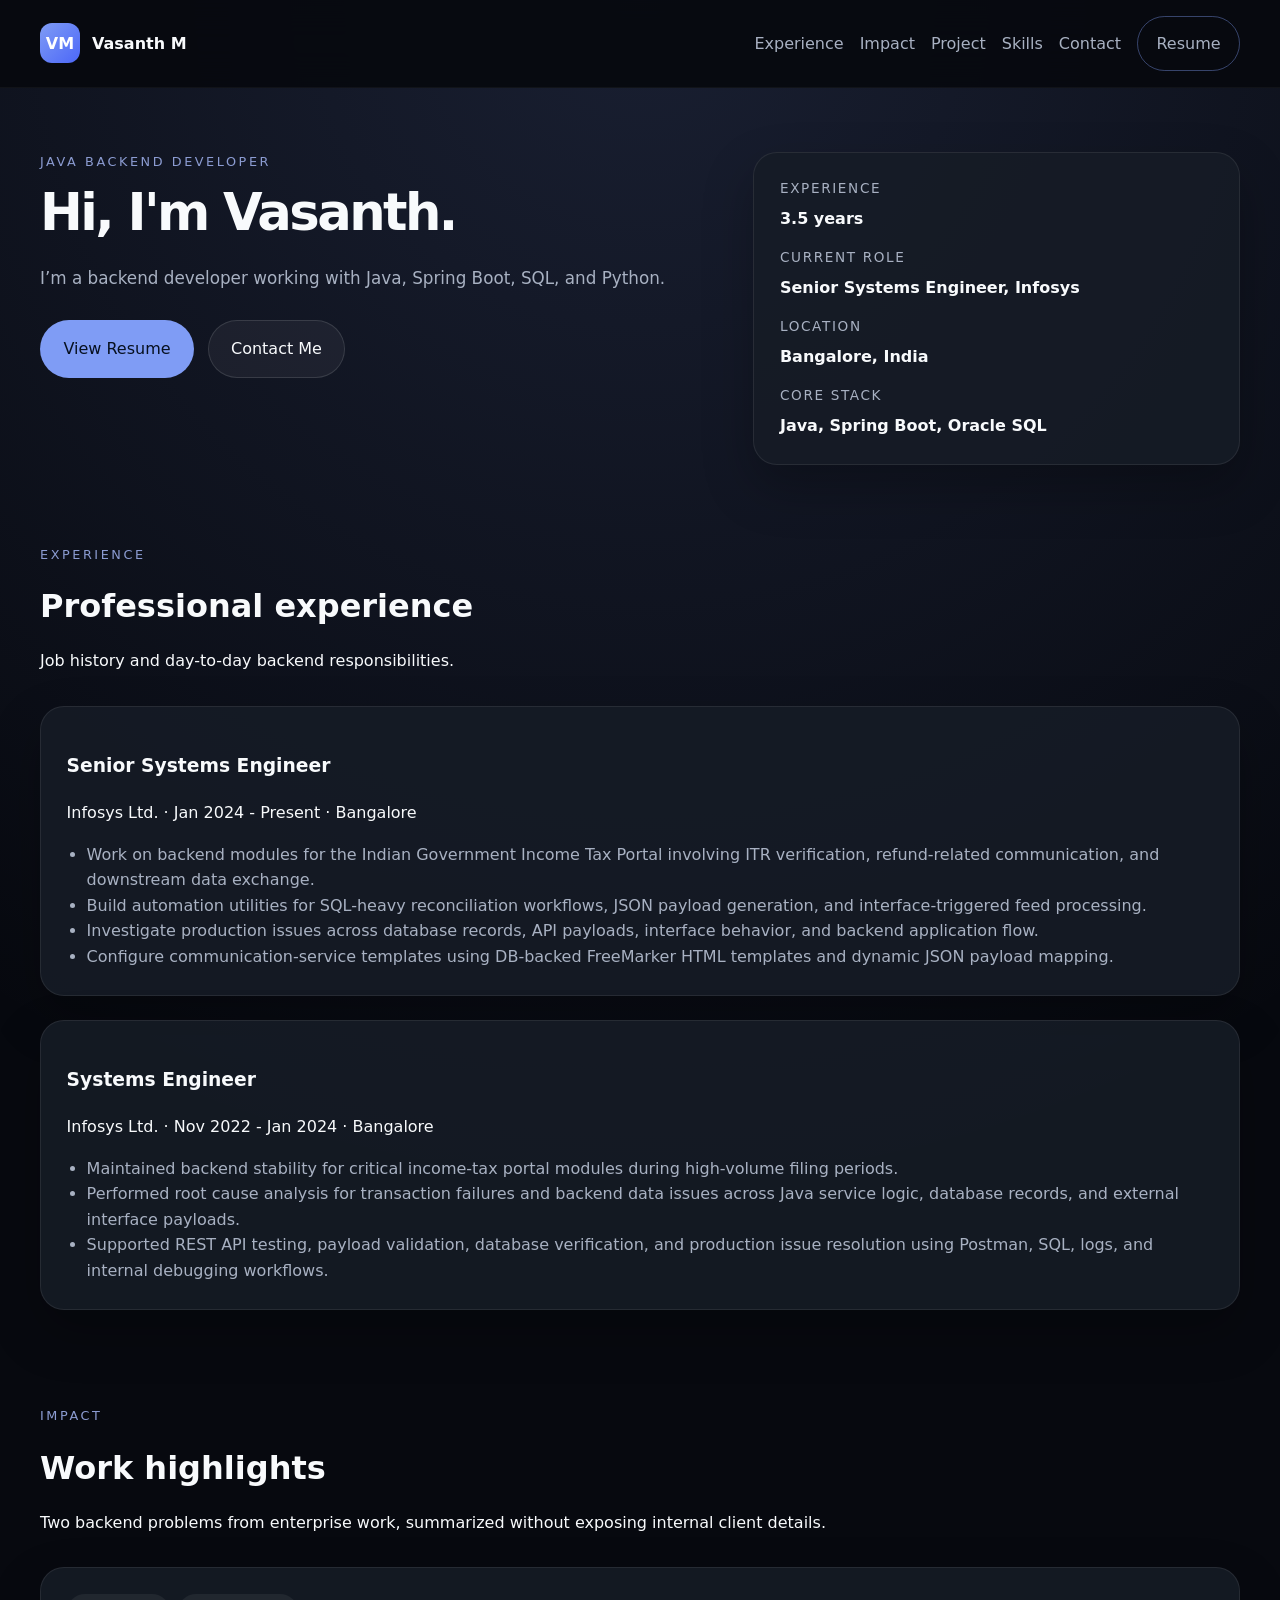
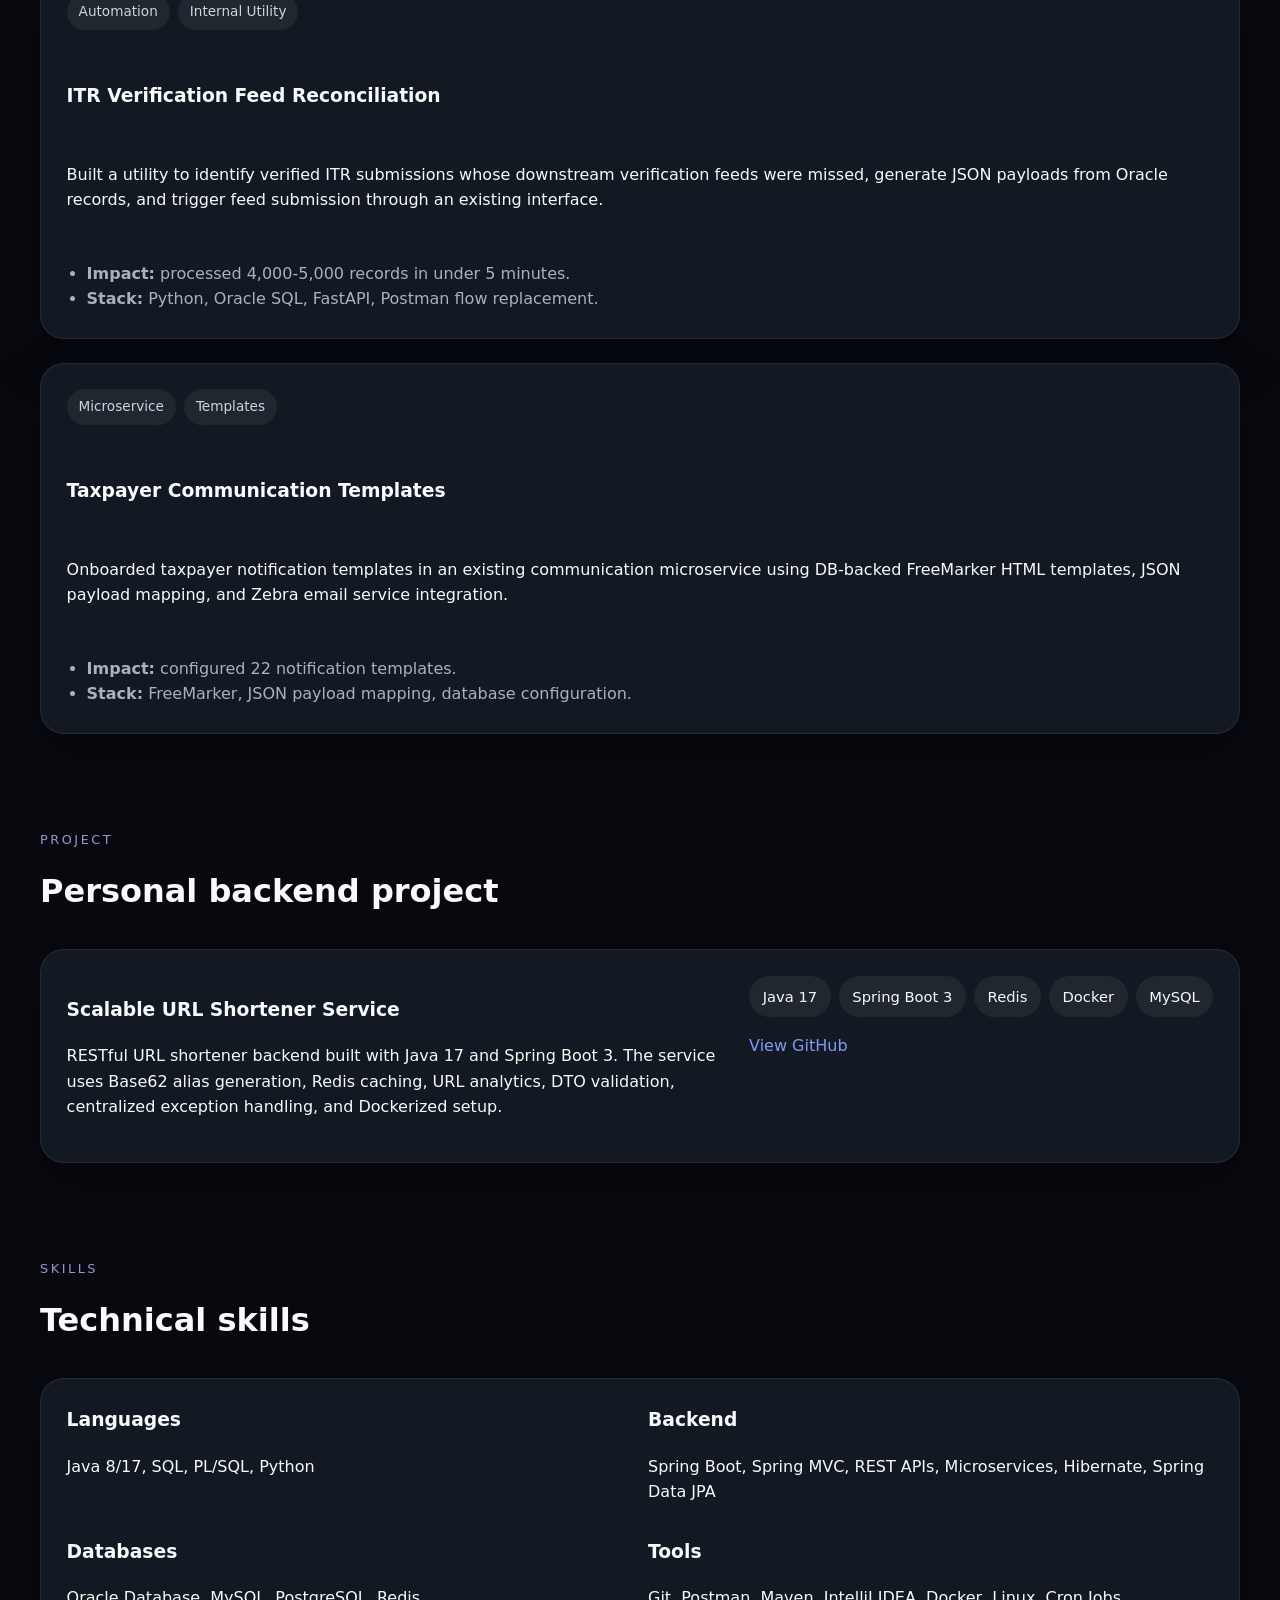
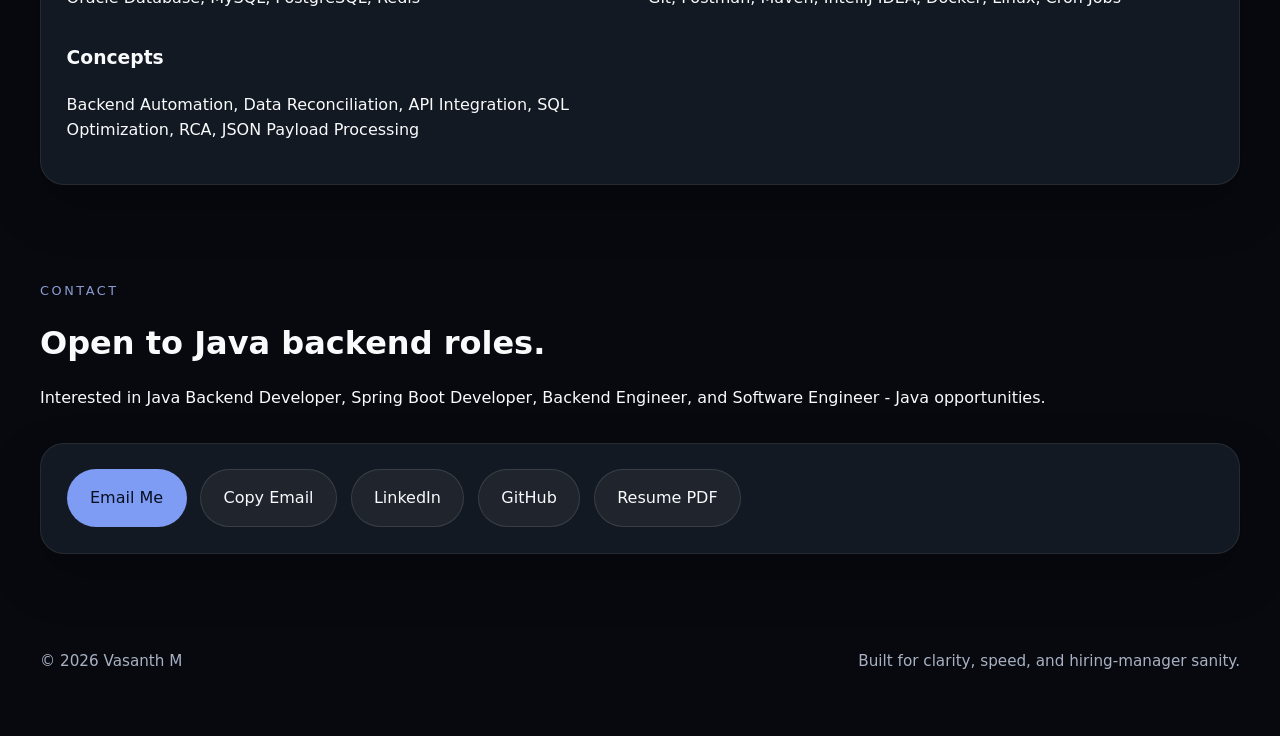
==== vasanth_portfolio_site/vasanth_portfolio_site/index.html @ cbd12648 "Simple Portfolio" ====
<!doctype html>
<html lang="en">
<head>
  <meta charset="utf-8" />
  <meta name="viewport" content="width=device-width, initial-scale=1" />
  <title>Vasanth M | Java Backend Developer</title>
  <meta name="description" content="Portfolio of Vasanth M, Java Backend Developer with 3.5 years of experience in Java, Spring Boot, REST APIs, Oracle SQL, backend automation, data reconciliation, and production debugging." />
  <meta name="author" content="Vasanth M" />
  <meta name="robots" content="index, follow" />
  <meta property="og:title" content="Vasanth M | Java Backend Developer" />
  <meta property="og:description" content="Java Backend Developer focused on Spring Boot APIs, SQL-heavy backend workflows, automation utilities, and production debugging." />
  <meta property="og:type" content="website" />
  <meta property="og:url" content="https://www.vasanthkumar.online/" />
  <meta name="theme-color" content="#111318" />
  <link rel="canonical" href="https://www.vasanthkumar.online/" />
  <link rel="stylesheet" href="styles.css" />
  <script type="application/ld+json">
  {
    "@context": "https://schema.org",
    "@type": "Person",
    "name": "Vasanth M",
    "jobTitle": "Java Backend Developer",
    "email": "mailto:vasanthmodepalli@gmail.com",
    "telephone": "+91-8500149037",
    "url": "https://www.vasanthkumar.online/",
    "sameAs": [
      "https://www.linkedin.com/in/vasanthmodepalli/",
      "https://github.com/modepallivasanth"
    ],
    "address": {
      "@type": "PostalAddress",
      "addressLocality": "Bangalore",
      "addressCountry": "India"
    }
  }
  </script>
</head>
<body>
  <a class="skip-link" href="#main">Skip to content</a>

  <header class="site-header">
    <nav class="nav container" aria-label="Primary navigation">
      <a class="brand" href="#top" aria-label="Vasanth M home">
        <span class="brand-mark">VM</span>
        <span>Vasanth M</span>
      </a>
      <button class="nav-toggle" type="button" aria-expanded="false" aria-controls="nav-menu">Menu</button>
      <div class="nav-menu" id="nav-menu">
        <a href="#experience">Experience</a>
        <a href="#impact">Impact</a>
        <a href="#project">Project</a>
        <a href="#skills">Skills</a>
        <a href="#contact">Contact</a>
        <a class="nav-resume" href="assets/Vasanth_M_Resume.pdf" target="_blank" rel="noopener">Resume</a>
      </div>
    </nav>
  </header>

  <main id="main">
    <section class="hero container" id="top">
      <div class="hero-copy-wrap">
        <p class="eyebrow">Java Backend Developer</p>
        <h1>Hi, I'm Vasanth.</h1>
        <p class="hero-copy">
           I’m a backend developer working with Java, Spring Boot, SQL, and Python.
        </p>
        <div class="hero-actions" aria-label="Primary actions">
          <a class="btn btn-primary" href="assets/Vasanth_M_Resume.pdf" target="_blank" rel="noopener">View Resume</a>
          <a class="btn btn-secondary" href="mailto:vasanthmodepalli@gmail.com?subject=Java%20Backend%20Developer%20Opportunity">Contact Me</a>
        </div>
      </div>

      <aside class="profile-card card" aria-label="Profile summary">
        <dl>
          <div>
            <dt>Experience</dt>
            <dd>3.5 years</dd>
          </div>
          <div>
            <dt>Current Role</dt>
            <dd>Senior Systems Engineer, Infosys</dd>
          </div>
          <div>
            <dt>Location</dt>
            <dd>Bangalore, India</dd>
          </div>
          <div>
            <dt>Core Stack</dt>
            <dd>Java, Spring Boot, Oracle SQL</dd>
          </div>
        </dl>
      </aside>
    </section>

    <!-- <section class="section container compact-section" aria-label="Career highlights">
      <div class="stat-grid">
        <article>
          <strong>4,000-5,000</strong>
          <span>verification-feed records processed through automation</span>
        </article>
        <article>
          <strong>&lt;5 minutes</strong>
          <span>execution time after replacing manual Postman flow</span>
        </article>
        <article>
          <strong>22</strong>
          <span>taxpayer communication templates onboarded</span>
        </article>
      </div>
    </section> -->

    <section class="section container" id="experience">
      <div class="section-heading">
        <p class="eyebrow">Experience</p>
        <h2>Professional experience</h2>
        <p>Job history and day-to-day backend responsibilities.</p>
      </div>

      <div class="experience-list">
        <article class="experience-card card">
          <div class="experience-meta">
            <h3>Senior Systems Engineer</h3>
            <p>Infosys Ltd. · Jan 2024 - Present · Bangalore</p>
          </div>
          <ul>
            <li>Work on backend modules for the Indian Government Income Tax Portal involving ITR verification, refund-related communication, and downstream data exchange.</li>
            <li>Build automation utilities for SQL-heavy reconciliation workflows, JSON payload generation, and interface-triggered feed processing.</li>
            <li>Investigate production issues across database records, API payloads, interface behavior, and backend application flow.</li>
            <li>Configure communication-service templates using DB-backed FreeMarker HTML templates and dynamic JSON payload mapping.</li>
          </ul>
        </article>

        <article class="experience-card card">
          <div class="experience-meta">
            <h3>Systems Engineer</h3>
            <p>Infosys Ltd. · Nov 2022 - Jan 2024 · Bangalore</p>
          </div>
          <ul>
            <li>Maintained backend stability for critical income-tax portal modules during high-volume filing periods.</li>
            <li>Performed root cause analysis for transaction failures and backend data issues across Java service logic, database records, and external interface payloads.</li>
            <li>Supported REST API testing, payload validation, database verification, and production issue resolution using Postman, SQL, logs, and internal debugging workflows.</li>
          </ul>
        </article>
      </div>
    </section>

    <section class="section container" id="impact">
      <div class="section-heading">
        <p class="eyebrow">Impact</p>
        <h2>Work highlights</h2>
        <p>Two backend problems from enterprise work, summarized without exposing internal client details.</p>
      </div>

      <div class="impact-grid">
        <article class="impact-card card">
          <div class="card-labels">
            <span>Automation</span>
            <span>Internal Utility</span>
          </div>
          <h3>ITR Verification Feed Reconciliation</h3>
          <p>
            Built a utility to identify verified ITR submissions whose downstream verification feeds were missed, generate JSON payloads from Oracle records, and trigger feed submission through an existing interface.
          </p>
          <ul class="mini-list">
            <li><strong>Impact:</strong> processed 4,000-5,000 records in under 5 minutes.</li>
            <li><strong>Stack:</strong> Python, Oracle SQL, FastAPI, Postman flow replacement.</li>
          </ul>
        </article>

        <article class="impact-card card">
          <div class="card-labels">
            <span>Microservice</span>
            <span>Templates</span>
          </div>
          <h3>Taxpayer Communication Templates</h3>
          <p>
            Onboarded taxpayer notification templates in an existing communication microservice using DB-backed FreeMarker HTML templates, JSON payload mapping, and Zebra email service integration.
          </p>
          <ul class="mini-list">
            <li><strong>Impact:</strong> configured 22 notification templates.</li>
            <li><strong>Stack:</strong> FreeMarker, JSON payload mapping, database configuration.</li>
          </ul>
        </article>
      </div>
    </section>

    <section class="section container" id="project">
      <div class="section-heading">
        <p class="eyebrow">Project</p>
        <h2>Personal backend project</h2>
      </div>

      <article class="project-feature card">
        <div>
          <h3>Scalable URL Shortener Service</h3>
          <p>
            RESTful URL shortener backend built with Java 17 and Spring Boot 3. The service uses Base62 alias generation, Redis caching, URL analytics, DTO validation, centralized exception handling, and Dockerized setup.
          </p>
        </div>
        <div class="project-side">
          <div class="chip-row">
            <span>Java 17</span>
            <span>Spring Boot 3</span>
            <span>Redis</span>
            <span>Docker</span>
            <span>MySQL</span>
          </div>
          <a class="text-link" href="https://github.com/modepallivasanth" target="_blank" rel="noopener">View GitHub</a>
        </div>
      </article>
    </section>

    <section class="section container" id="skills">
      <div class="section-heading">
        <p class="eyebrow">Skills</p>
        <h2>Technical skills</h2>
      </div>

      <div class="skills-table card">
        <div>
          <h3>Languages</h3>
          <p>Java 8/17, SQL, PL/SQL, Python</p>
        </div>
        <div>
          <h3>Backend</h3>
          <p>Spring Boot, Spring MVC, REST APIs, Microservices, Hibernate, Spring Data JPA</p>
        </div>
        <div>
          <h3>Databases</h3>
          <p>Oracle Database, MySQL, PostgreSQL, Redis</p>
        </div>
        <div>
          <h3>Tools</h3>
          <p>Git, Postman, Maven, IntelliJ IDEA, Docker, Linux, Cron Jobs</p>
        </div>
        <div>
          <h3>Concepts</h3>
          <p>Backend Automation, Data Reconciliation, API Integration, SQL Optimization, RCA, JSON Payload Processing</p>
        </div>
      </div>
    </section>

    <section class="section container" id="contact">
      <div class="section-heading">
        <p class="eyebrow">Contact</p>
        <h2>Open to Java backend roles.</h2>
        <p>Interested in Java Backend Developer, Spring Boot Developer, Backend Engineer, and Software Engineer - Java opportunities.</p>
      </div>

      <div class="contact-panel card">
        <div class="contact-actions" aria-label="Contact links">
          <a class="btn btn-primary" href="mailto:vasanthmodepalli@gmail.com?subject=Java%20Backend%20Developer%20Opportunity">Email Me</a>
          <button class="btn btn-secondary" type="button" data-copy="vasanthmodepalli@gmail.com">Copy Email</button>
          <a class="btn btn-secondary" href="https://www.linkedin.com/in/vasanthmodepalli/" target="_blank" rel="noopener">LinkedIn</a>
          <a class="btn btn-secondary" href="https://github.com/modepallivasanth" target="_blank" rel="noopener">GitHub</a>
          <a class="btn btn-secondary" href="assets/Vasanth_M_Resume.pdf" target="_blank" rel="noopener">Resume PDF</a>
        </div>
      </div>
    </section>
  </main>

  <footer class="footer container">
    <p>© <span id="year"></span> Vasanth M</p>
    <p>Built for clarity, speed, and hiring-manager sanity.</p>
  </footer>

  <script src="script.js"></script>
</body>
</html>
---- vasanth_portfolio_site/vasanth_portfolio_site/styles.css ----
:root {
  color-scheme: dark;
  --bg: #07090f;
  --surface: #0f1720;
  --surface-2: #161c26;
  --surface-border: rgba(255, 255, 255, 0.08);
  --text: #f8fafc;
  --muted: #a8b1c2;
  --primary: #7f9cf5;
  --primary-strong: #4f6efb;
  --radius: 24px;
  --shadow: 0 22px 50px rgba(0, 0, 0, 0.25);
  font-family: Inter, system-ui, -apple-system, BlinkMacSystemFont, "Segoe UI", sans-serif;
}

*,
*::before,
*::after {
  box-sizing: border-box;
}

html {
  scroll-behavior: smooth;
}

body {
  margin: 0;
  min-height: 100vh;
  overflow-x: hidden;
  background: radial-gradient(circle at top, rgba(127, 156, 245, 0.15), transparent 30%), var(--bg);
  color: var(--text);
  line-height: 1.6;
}

.skip-link {
  position: absolute;
  left: -9999px;
  top: auto;
  width: 1px;
  height: 1px;
  overflow: hidden;
}

.skip-link:focus-visible {
  position: fixed;
  left: 1rem;
  top: 1rem;
  width: auto;
  height: auto;
  padding: 0.85rem 1rem;
  background: rgba(15, 23, 42, 0.96);
  border-radius: 999px;
  color: var(--text);
  text-decoration: none;
  z-index: 20;
}

img {
  max-width: 100%;
  display: block;
}

button,
a {
  font: inherit;
}

.container {
  width: min(1200px, calc(100% - 2rem));
  margin: 0 auto;
}

.site-header {
  position: sticky;
  top: 0;
  z-index: 10;
  backdrop-filter: blur(18px);
  background: rgba(7, 9, 15, 0.92);
  border-bottom: 1px solid rgba(255, 255, 255, 0.04);
}

.nav {
  display: flex;
  align-items: center;
  justify-content: space-between;
  gap: 1.5rem;
  padding: 1rem 0;
}

.brand {
  display: inline-flex;
  align-items: center;
  gap: 0.75rem;
  text-decoration: none;
  color: var(--text);
  font-weight: 600;
}

.brand-mark {
  width: 40px;
  height: 40px;
  display: inline-flex;
  align-items: center;
  justify-content: center;
  border-radius: 12px;
  background: linear-gradient(135deg, var(--primary), #4c67f8);
  color: white;
  font-weight: 700;
}

.nav-toggle {
  display: none;
  border: 1px solid rgba(255, 255, 255, 0.12);
  background: rgba(255, 255, 255, 0.03);
  color: var(--text);
  border-radius: 12px;
  padding: 0.8rem 1rem;
  cursor: pointer;
}

.nav-menu {
  display: flex;
  flex-wrap: wrap;
  align-items: center;
  justify-content: flex-end;
  gap: 1rem;
}

.nav-menu a {
  color: var(--muted);
  text-decoration: none;
  transition: color 0.2s ease;
}

.nav-menu a:hover,
.nav-menu a:focus-visible {
  color: var(--text);
}

.nav-resume {
  padding: 0.85rem 1.15rem;
  border: 1px solid rgba(127, 156, 245, 0.4);
  border-radius: 999px;
  color: var(--primary);
}

.hero {
  display: grid;
  grid-template-columns: minmax(0, 1.4fr) minmax(280px, 1fr);
  gap: 2rem;
  align-items: start;
  padding: 4rem 0 2rem;
}

.hero-copy-wrap {
  max-width: 680px;
}

.eyebrow {
  margin: 0 0 1rem;
  color: #8c9cd2;
  letter-spacing: 0.2em;
  text-transform: uppercase;
  font-size: 0.8rem;
}

h1 {
  margin: 0;
  font-size: clamp(2.75rem, 4vw, 4.5rem);
  line-height: 0.95;
  letter-spacing: -0.05em;
}

.hero-copy {
  margin: 1.75rem 0;
  font-size: 1.05rem;
  max-width: 720px;
  color: var(--muted);
}

.hero-actions {
  display: flex;
  flex-wrap: wrap;
  gap: 0.85rem;
}

.btn {
  display: inline-flex;
  align-items: center;
  justify-content: center;
  border-radius: 999px;
  padding: 0.95rem 1.4rem;
  text-decoration: none;
  border: 1px solid transparent;
  transition: transform 0.2s ease, background 0.2s ease, border-color 0.2s ease;
}

.btn:hover,
.btn:focus-visible {
  transform: translateY(-1px);
}

.btn-primary {
  background: var(--primary);
  color: #07101f;
}

.btn-secondary {
  background: rgba(255, 255, 255, 0.05);
  color: var(--text);
  border-color: rgba(255, 255, 255, 0.12);
}

.card {
  background: rgba(22, 28, 38, 0.88);
  border: 1px solid var(--surface-border);
  border-radius: var(--radius);
  box-shadow: var(--shadow);
  padding: 1.6rem;
}

.profile-card {
  width: 100%;
  min-width: 0;
}

.profile-card dl {
  display: grid;
  gap: 1rem;
  margin: 0;
}

.profile-card dt {
  margin: 0;
  font-size: 0.85rem;
  color: var(--muted);
  text-transform: uppercase;
  letter-spacing: 0.12em;
}

.profile-card dd {
  margin: 0.35rem 0 0;
  font-weight: 600;
}

.section {
  padding: 3rem 0;
}

.compact-section {
  padding-top: 0;
}

.stat-grid {
  display: grid;
  grid-template-columns: repeat(3, minmax(0, 1fr));
  gap: 1rem;
}

.stat-grid article {
  padding: 1.5rem;
  border: 1px solid rgba(255, 255, 255, 0.08);
  border-radius: var(--radius);
}

.stat-grid strong {
  display: block;
  font-size: 2rem;
  margin-bottom: 0.75rem;
  color: var(--text);
}

.section-heading {
  margin-bottom: 2rem;
}

.section-heading h2 {
  margin: 0.35rem 0 0;
  font-size: clamp(2rem, 2.5vw, 2.75rem);
}

.experience-list,
.impact-grid {
  display: grid;
  gap: 1.5rem;
}

.experience-card ul,
.impact-card ul {
  padding-left: 1.25rem;
  margin: 1rem 0 0;
  color: var(--muted);
}

.impact-card {
  display: grid;
  gap: 1rem;
}

.card-labels {
  display: flex;
  flex-wrap: wrap;
  gap: 0.5rem;
  margin-bottom: 1rem;
}

.card-labels span {
  background: rgba(255, 255, 255, 0.06);
  padding: 0.45rem 0.75rem;
  border-radius: 999px;
  color: #cbd5e1;
  font-size: 0.85rem;
}

.project-feature {
  display: grid;
  grid-template-columns: 1.5fr auto;
  gap: 1.5rem;
  align-items: start;
}

.chip-row {
  display: flex;
  flex-wrap: wrap;
  gap: 0.5rem;
  margin-bottom: 1rem;
}

.chip-row span {
  background: rgba(255, 255, 255, 0.06);
  padding: 0.55rem 0.85rem;
  border-radius: 999px;
  font-size: 0.92rem;
}

.text-link {
  color: var(--primary);
  text-decoration: none;
}

.skills-table {
  display: grid;
  gap: 1rem;
  grid-template-columns: repeat(2, minmax(0, 1fr));
}

.skills-table h3 {
  margin-top: 0;
}

.contact-panel {
  display: flex;
  justify-content: space-between;
  align-items: center;
}

.contact-actions {
  display: flex;
  flex-wrap: wrap;
  gap: 0.85rem;
}

.footer {
  padding: 2rem 0 3rem;
  display: flex;
  flex-wrap: wrap;
  justify-content: space-between;
  gap: 1rem;
  color: var(--muted);
  font-size: 0.95rem;
}

@media (max-width: 980px) {
  .hero {
    grid-template-columns: 1fr;
  }
  .project-feature {
    grid-template-columns: 1fr;
  }
  .skills-table {
    grid-template-columns: 1fr;
  }
  .contact-panel {
    flex-direction: column;
    align-items: stretch;
  }
}

@media (max-width: 820px) {
  .nav {
    flex-direction: column;
    align-items: stretch;
  }

  .nav-toggle {
    display: inline-flex;
  }

  .nav-menu {
    width: 100%;
    display: flex;
    flex-direction: column;
    gap: 0.75rem;
    max-height: 0;
    opacity: 0;
    visibility: hidden;
    overflow: hidden;
    padding: 0;
    transition: max-height 0.3s ease, opacity 0.3s ease, visibility 0.3s ease;
  }

  .nav-menu.is-open {
    max-height: 520px;
    opacity: 1;
    visibility: visible;
  }

  .nav-menu a {
    padding: 0.9rem 0;
    border-bottom: 1px solid rgba(255, 255, 255, 0.08);
  }

  .stat-grid {
    grid-template-columns: 1fr;
  }

  .experience-list,
  .impact-grid {
    grid-template-columns: 1fr;
  }

  .hero-actions,
  .contact-actions {
    flex-direction: column;
  }
}

@media (max-width: 560px) {
  .container {
    width: calc(100% - 1.5rem);
  }
  h1 {
    font-size: 2.5rem;
  }
  .nav-menu a {
    padding: 0.85rem 0;
  }
}
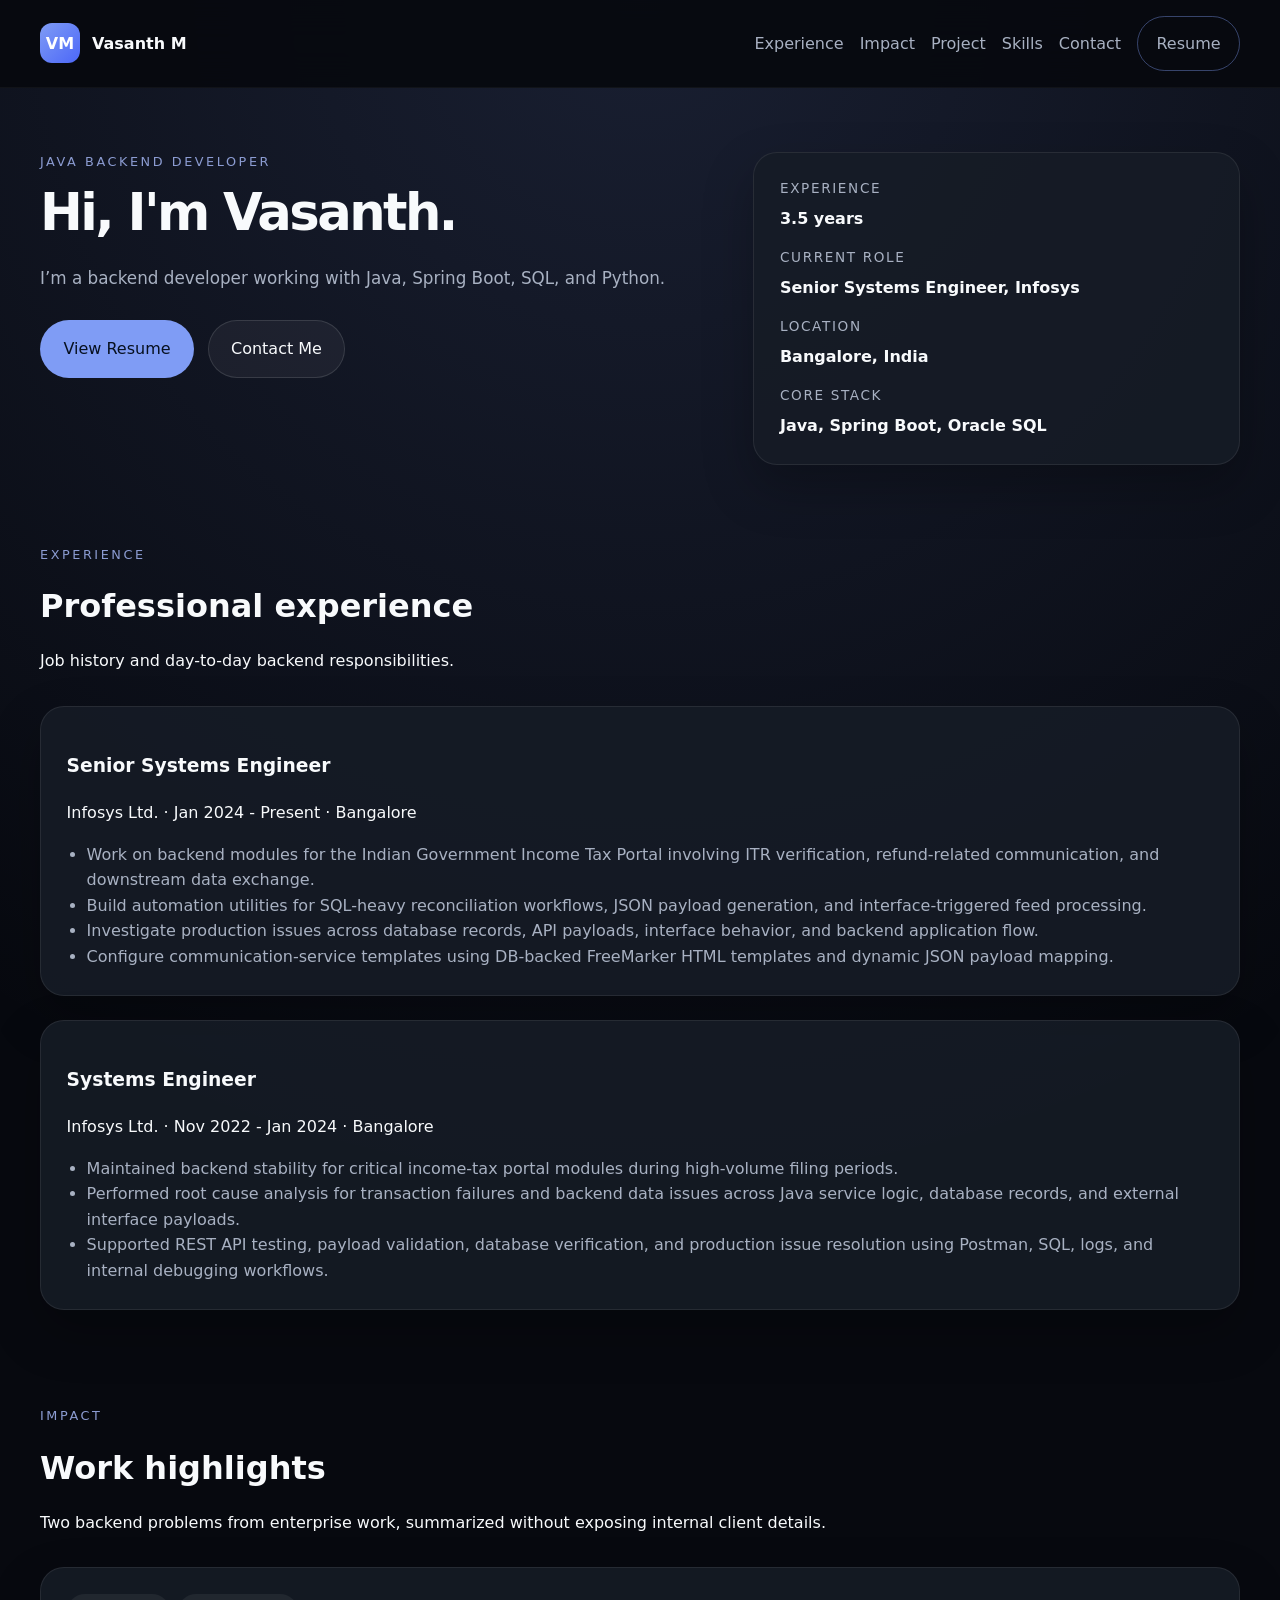
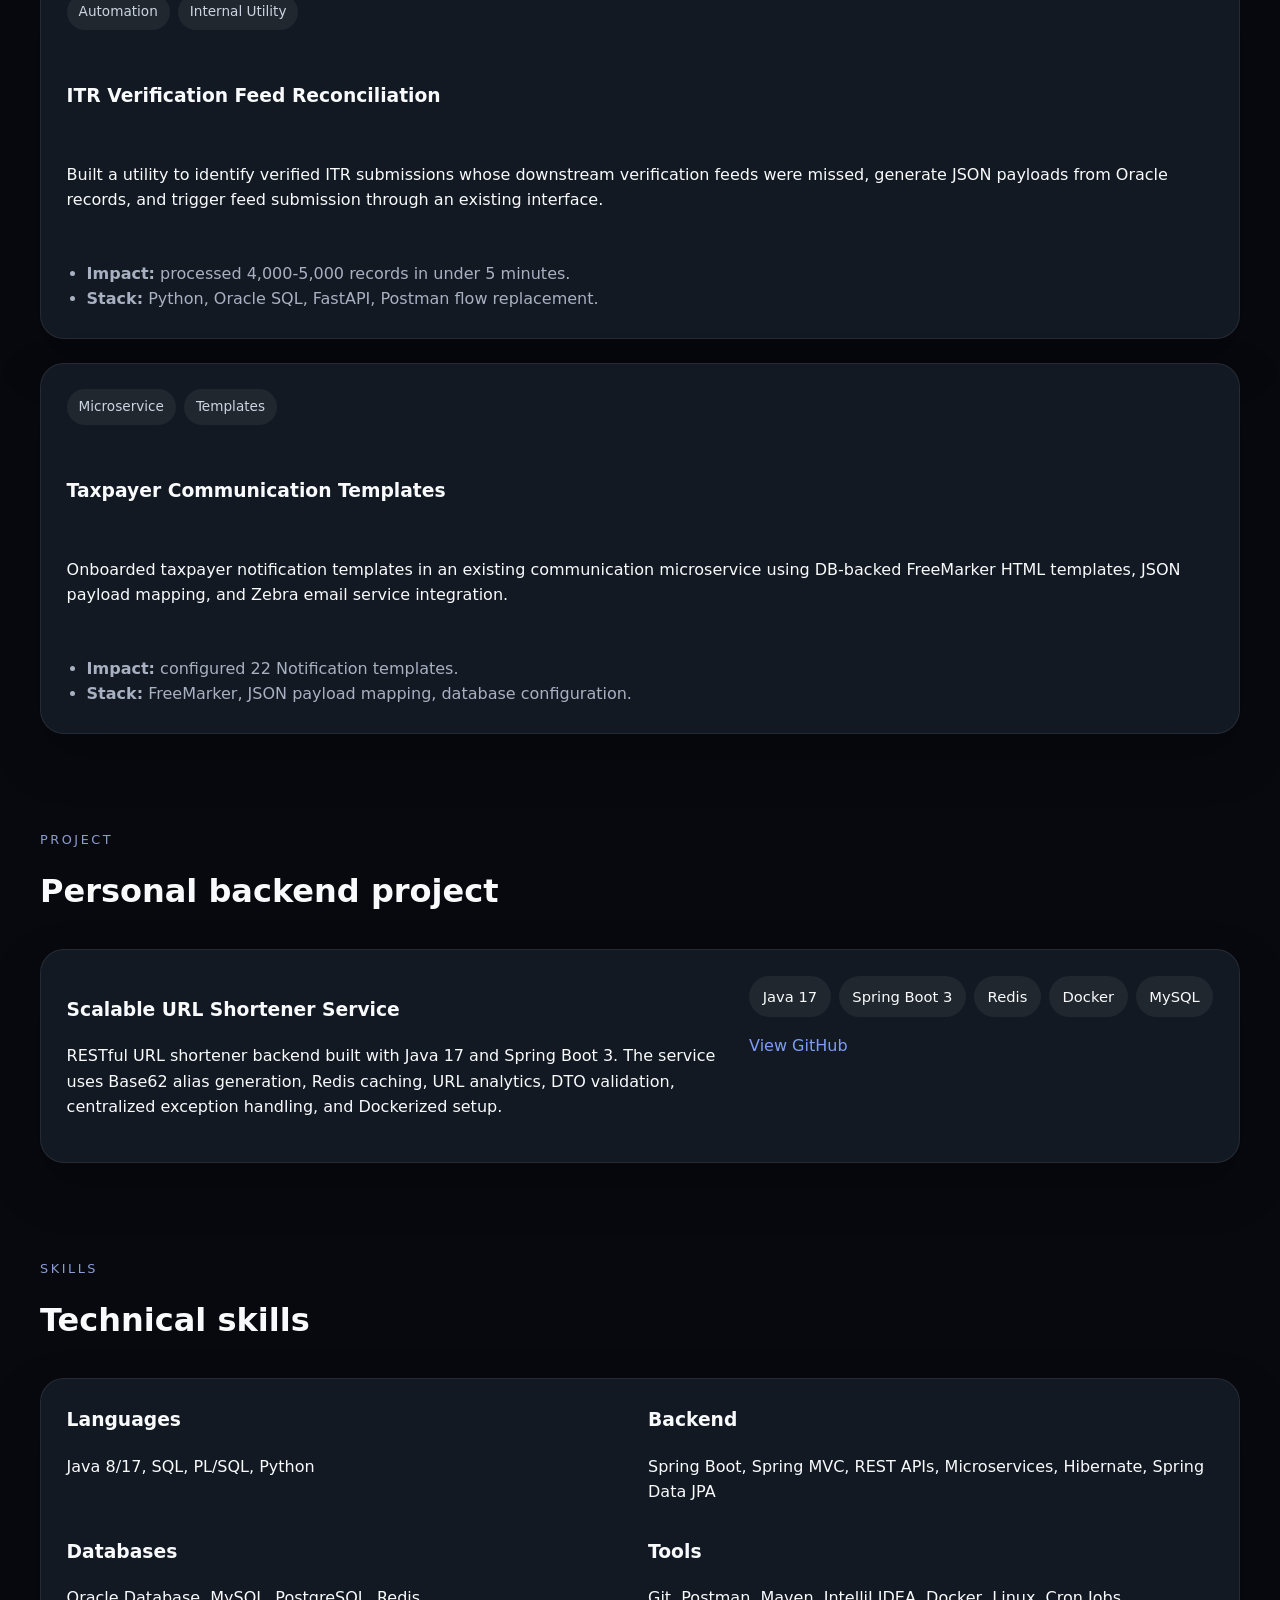
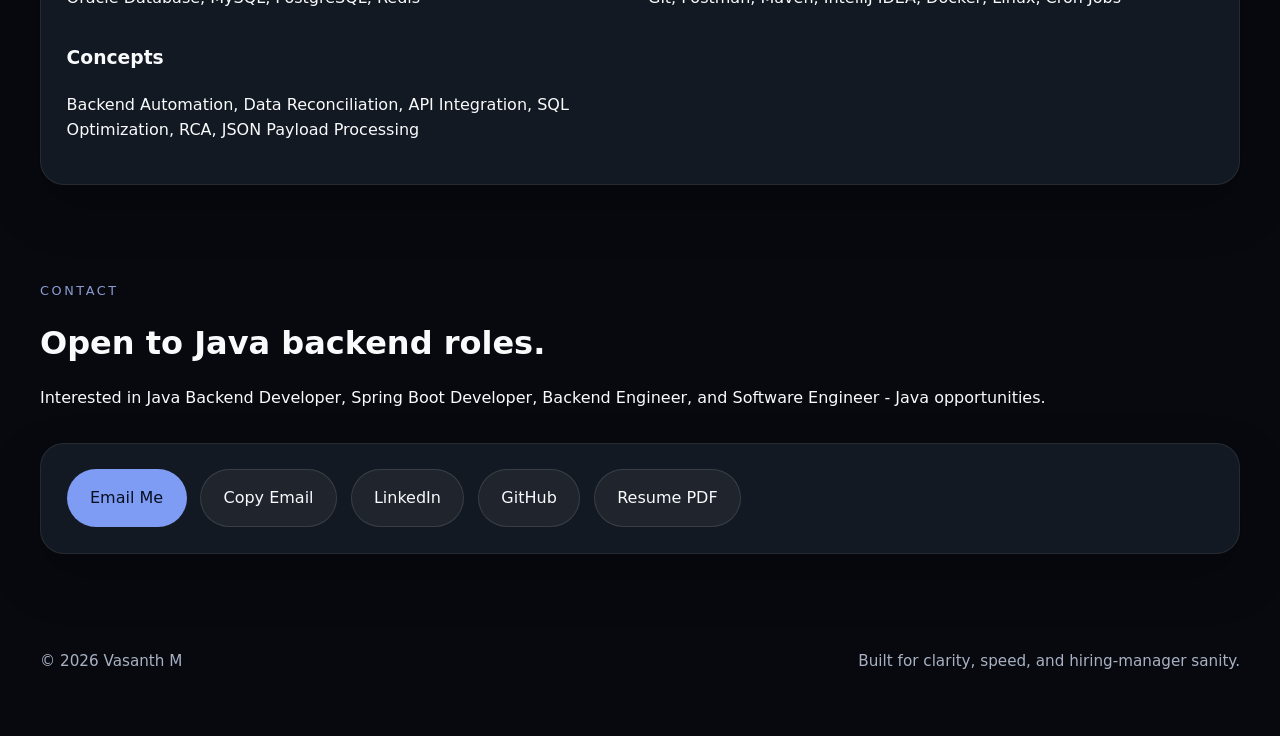
==== commit fd1391e4: "Portfolio" ====
--- a/vasanth_portfolio_site/vasanth_portfolio_site/index.html
+++ b/vasanth_portfolio_site/vasanth_portfolio_site/index.html
@@ -177,7 +177,7 @@
             Onboarded taxpayer notification templates in an existing communication microservice using DB-backed FreeMarker HTML templates, JSON payload mapping, and Zebra email service integration.
           </p>
           <ul class="mini-list">
-            <li><strong>Impact:</strong> configured 22 notification templates.</li>
+            <li><strong>Impact:</strong> configured 22 Notification templates.</li>
             <li><strong>Stack:</strong> FreeMarker, JSON payload mapping, database configuration.</li>
           </ul>
         </article>
